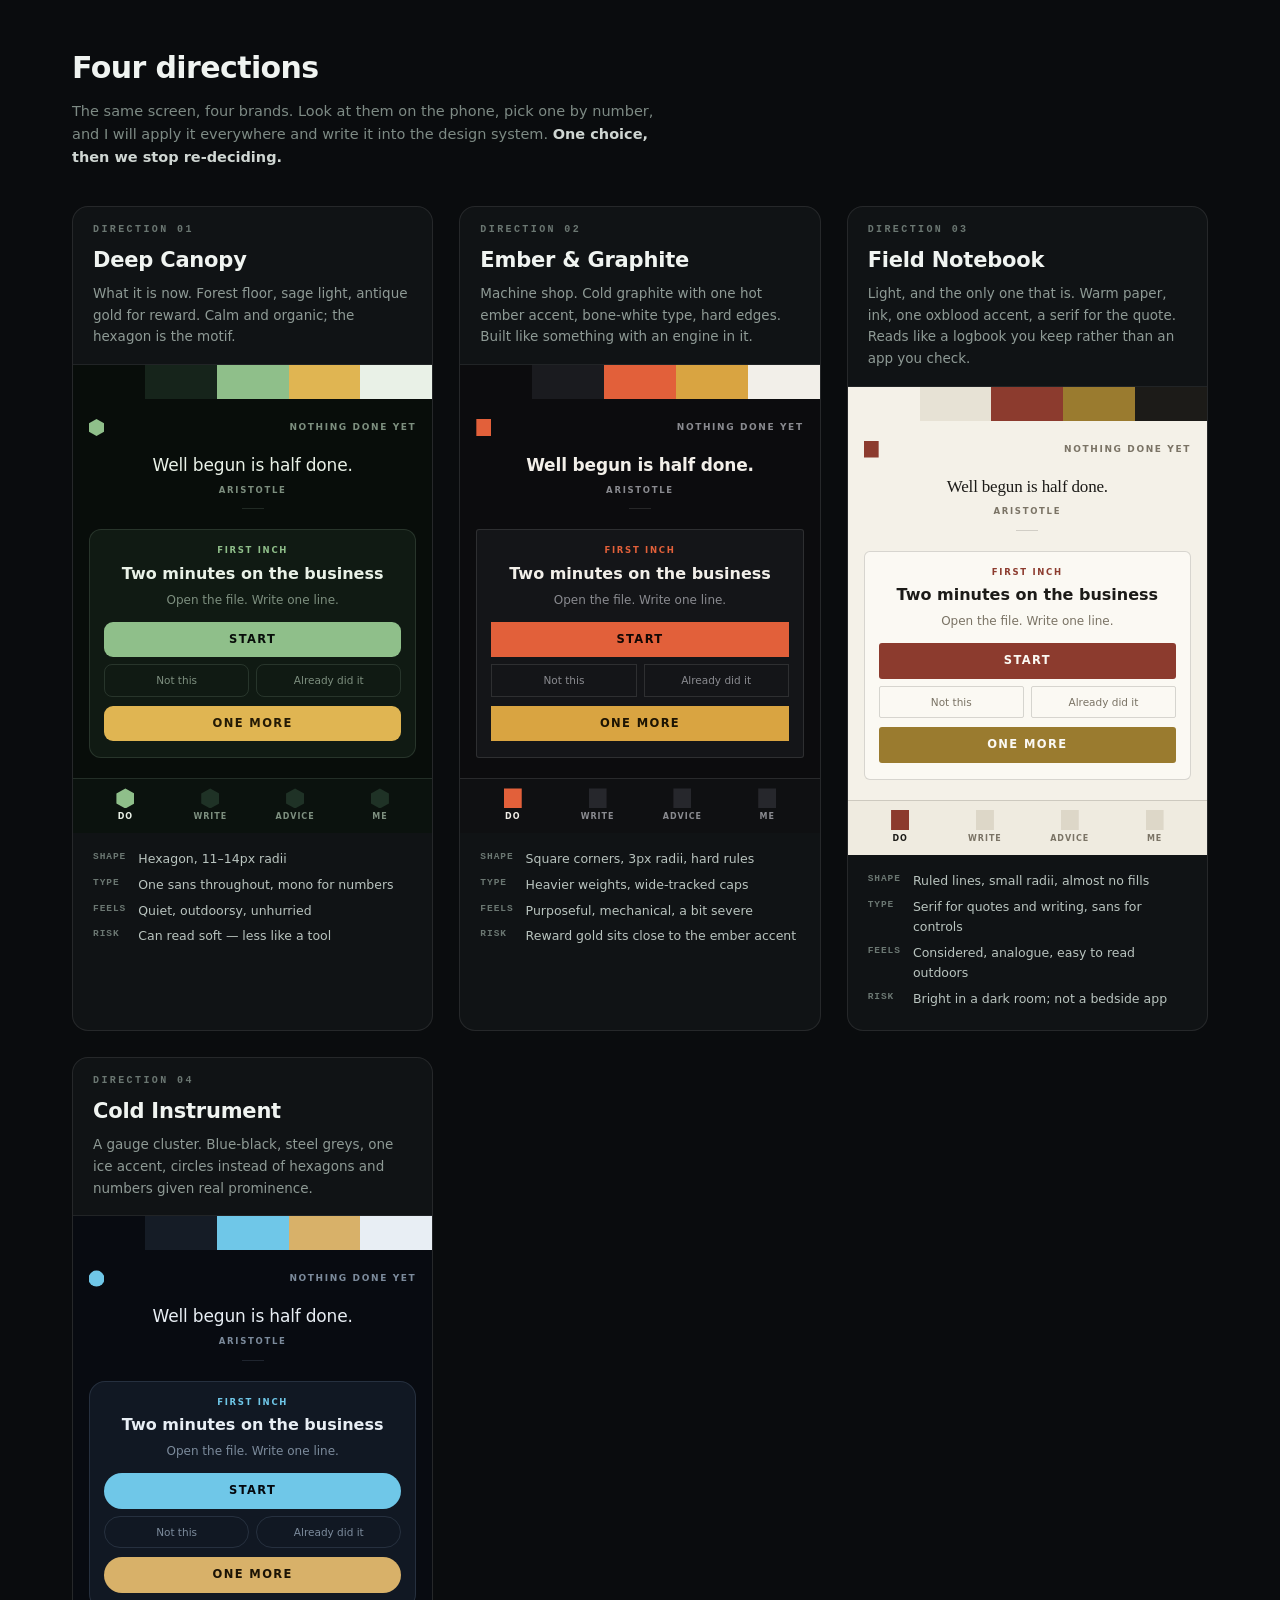
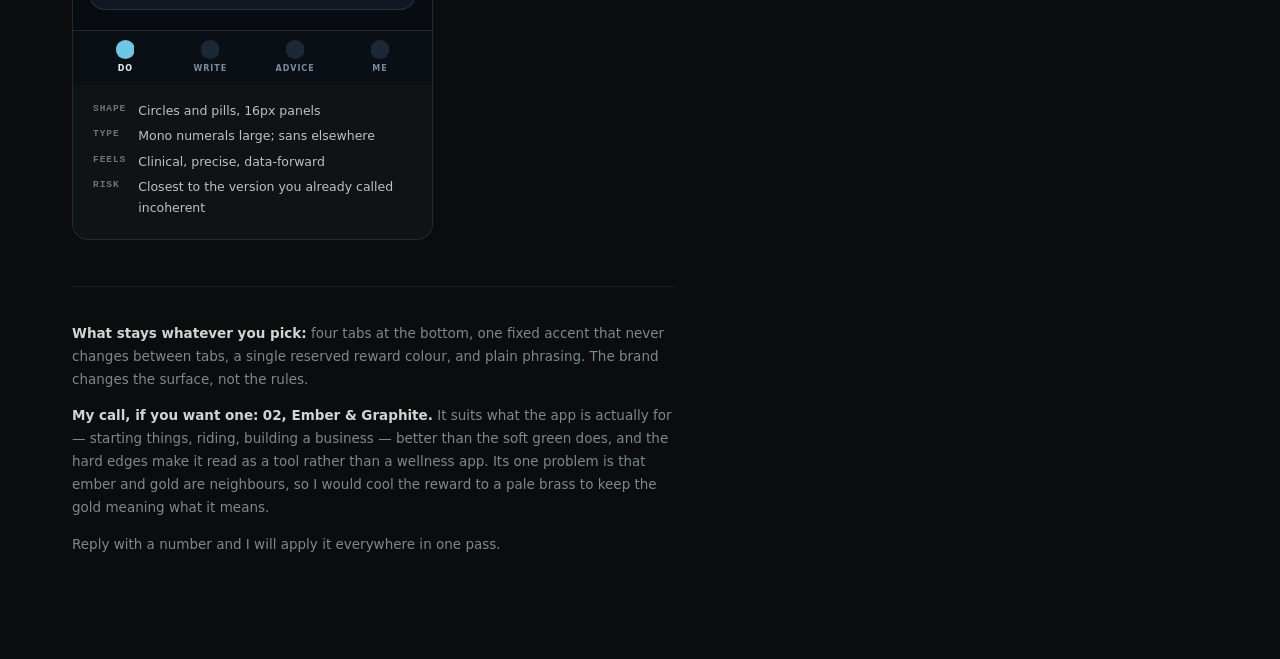
==== brands.html @ 4122b141 "Streamline Do and Me; add the mission and brand directions Do opens on one short quote — 25 of them," ====
<!DOCTYPE html>
<html lang="en">
<head>
<meta charset="utf-8">
<meta name="viewport" content="width=device-width, initial-scale=1, viewport-fit=cover">
<title>Brand directions</title>
<meta name="theme-color" content="#0a0c0e">
<style>
  *,*::before,*::after{box-sizing:border-box}
  body{
    margin:0;background:#0a0c0e;color:#cfd6d2;
    font:15px/1.6 "Inter","Segoe UI",system-ui,sans-serif;
    -webkit-font-smoothing:antialiased;
  }
  .page{max-width:1180px;margin:0 auto;padding:44px 22px 90px}
  h1{margin:0 0 8px;font-size:30px;color:#f0f4f1;font-weight:600;letter-spacing:-.02em}
  .lede{margin:0 0 8px;color:#7d8a84;font-size:14.5px;max-width:64ch}
  .lede b{color:#cfd6d2;font-weight:600}
  .grid{display:grid;gap:26px;grid-template-columns:repeat(auto-fit,minmax(min(100%,300px),1fr));margin-top:36px}

  .card{border:1px solid rgba(255,255,255,.09);border-radius:16px;overflow:hidden;background:#101315}
  .card > header{padding:18px 20px 16px;border-bottom:1px solid rgba(255,255,255,.07)}
  .num{font:600 10px/1 ui-monospace,monospace;letter-spacing:.24em;color:#6b7772}
  .card h2{margin:9px 0 6px;font-size:21px;color:#f0f4f1;font-weight:650;letter-spacing:-.01em}
  .card .why{margin:0;font-size:13.5px;line-height:1.6;color:#8e9a95}

  .sw{display:flex;height:34px}
  .sw i{flex:1}

  /* the mock screen: every direction is the same markup, different variables */
  .screen{
    --r:12px;
    padding:20px 16px 0;background:var(--bg);color:var(--ink);
    font-family:var(--ui);
  }
  .screen .bar{
    display:flex;align-items:center;gap:8px;margin-bottom:18px;
    font:600 9px/1 var(--ui);letter-spacing:.18em;text-transform:uppercase;color:var(--dim);
  }
  .screen .bar .mk{width:15px;height:17px;background:var(--acc);flex:0 0 auto;clip-path:var(--shape)}
  .screen .bar .sp{flex:1}
  .q{text-align:center;margin:0 0 20px}
  .q blockquote{
    margin:0;font:var(--qw) 17px/1.35 var(--display);color:var(--ink);letter-spacing:-.01em;
  }
  .q figcaption{margin-top:9px;font:600 8.5px/1 var(--ui);letter-spacing:.2em;text-transform:uppercase;color:var(--dim)}
  .q::after{content:"";display:block;width:22px;height:1px;background:var(--line);margin:14px auto 0}

  .act{border:1px solid var(--line);border-radius:var(--r);padding:16px 14px;background:var(--panel);text-align:center}
  .act .k{font:700 8.5px/1 var(--ui);letter-spacing:.2em;text-transform:uppercase;color:var(--acc)}
  .act h3{margin:9px 0 7px;font:600 16px/1.25 var(--ui);color:var(--ink)}
  .act p{margin:0 0 13px;font-size:12px;line-height:1.5;color:var(--dim)}
  .act .go{
    display:block;width:100%;padding:12px;border:0;border-radius:calc(var(--r) - 3px);
    background:var(--acc);color:var(--onacc);
    font:var(--btnw) 11.5px/1 var(--ui);letter-spacing:.12em;text-transform:uppercase;cursor:pointer;
  }
  .act .row{display:flex;gap:7px;margin-top:7px}
  .act .row button{
    flex:1;padding:10px;border:1px solid var(--line);border-radius:calc(var(--r) - 4px);
    background:none;color:var(--dim);font:500 10.5px/1 var(--ui);cursor:pointer;
  }
  .gold{margin-top:9px;display:block;width:100%;padding:12px;border:0;border-radius:calc(var(--r) - 3px);
    background:var(--reward);color:var(--onreward);font:800 11.5px/1 var(--ui);letter-spacing:.12em;
    text-transform:uppercase;cursor:pointer}
  .tabs{
    display:grid;grid-template-columns:repeat(4,1fr);gap:4px;margin:20px -16px 0;
    padding:9px 12px 12px;border-top:1px solid var(--line);background:var(--barbg);
  }
  .tabs div{display:flex;flex-direction:column;align-items:center;gap:5px;
    font:650 8px/1 var(--ui);letter-spacing:.12em;text-transform:uppercase;color:var(--dim)}
  .tabs div::before{content:"";width:18px;height:20px;background:var(--chip);clip-path:var(--shape)}
  .tabs div.on{color:var(--ink)}
  .tabs div.on::before{background:var(--acc)}

  .spec{padding:16px 20px 20px;font-size:12.5px;line-height:1.65;color:#8e9a95}
  .spec dl{margin:0;display:grid;grid-template-columns:auto 1fr;gap:5px 12px}
  .spec dt{color:#6b7772;font:600 9.5px/1.7 ui-monospace,monospace;letter-spacing:.1em;text-transform:uppercase}
  .spec dd{margin:0;color:#b9c4bf}
  .hex{font-family:ui-monospace,monospace;font-size:11px;color:#7d8a84}

  footer{margin-top:46px;padding-top:22px;border-top:1px solid rgba(255,255,255,.08);
    color:#7d8a84;font-size:13.5px;line-height:1.7;max-width:70ch}
  footer b{color:#cfd6d2}
</style>
</head>
<body>
<div class="page">

  <h1>Four directions</h1>
  <p class="lede">The same screen, four brands. Look at them on the phone, pick one by number,
    and I will apply it everywhere and write it into the design system. <b>One choice, then we stop
    re-deciding.</b></p>

  <div class="grid">

    <!-- 1 -->
    <section class="card">
      <header>
        <div class="num">DIRECTION 01</div>
        <h2>Deep Canopy</h2>
        <p class="why">What it is now. Forest floor, sage light, antique gold for reward.
          Calm and organic; the hexagon is the motif.</p>
      </header>
      <div class="sw">
        <i style="background:#080d0a"></i><i style="background:#16241b"></i>
        <i style="background:#8fbf8a"></i><i style="background:#e0b552"></i><i style="background:#e9f1e7"></i>
      </div>
      <div class="screen" style="
        --bg:#080d0a;--panel:#101a13;--ink:#e9f1e7;--dim:#7d8f7f;--line:rgba(186,216,190,.14);
        --acc:#8fbf8a;--onacc:#080d0a;--reward:#e0b552;--onreward:#241a05;--chip:#1f3226;--barbg:#0b120e;
        --ui:'Inter',system-ui,sans-serif;--display:'Inter',system-ui,sans-serif;--qw:500;--btnw:700;
        --shape:polygon(50% 0,100% 25%,100% 75%,50% 100%,0 75%,0 25%);">
        <div class="bar"><span class="mk"></span><span class="sp"></span><span>nothing done yet</span></div>
        <figure class="q"><blockquote>Well begun is half done.</blockquote><figcaption>Aristotle</figcaption></figure>
        <div class="act">
          <div class="k">first inch</div><h3>Two minutes on the business</h3>
          <p>Open the file. Write one line.</p>
          <button class="go">Start</button>
          <div class="row"><button>Not this</button><button>Already did it</button></div>
          <button class="gold">One more</button>
        </div>
        <div class="tabs"><div class="on">Do</div><div>Write</div><div>Advice</div><div>Me</div></div>
      </div>
      <div class="spec"><dl>
        <dt>Shape</dt><dd>Hexagon, 11–14px radii</dd>
        <dt>Type</dt><dd>One sans throughout, mono for numbers</dd>
        <dt>Feels</dt><dd>Quiet, outdoorsy, unhurried</dd>
        <dt>Risk</dt><dd>Can read soft — less like a tool</dd>
      </dl></div>
    </section>

    <!-- 2 -->
    <section class="card">
      <header>
        <div class="num">DIRECTION 02</div>
        <h2>Ember &amp; Graphite</h2>
        <p class="why">Machine shop. Cold graphite with one hot ember accent, bone-white type,
          hard edges. Built like something with an engine in it.</p>
      </header>
      <div class="sw">
        <i style="background:#0c0c0e"></i><i style="background:#1a1b1f"></i>
        <i style="background:#e2603a"></i><i style="background:#d9a441"></i><i style="background:#f2efe9"></i>
      </div>
      <div class="screen" style="
        --bg:#0c0c0e;--panel:#141518;--ink:#f2efe9;--dim:#8a8b90;--line:rgba(255,255,255,.11);
        --acc:#e2603a;--onacc:#120704;--reward:#d9a441;--onreward:#1d1403;--chip:#26272c;--barbg:#0f1012;
        --ui:'Inter',system-ui,sans-serif;--display:'Inter',system-ui,sans-serif;--qw:700;--btnw:800;
        --r:3px;--shape:polygon(0 0,100% 0,100% 100%,0 100%);">
        <div class="bar"><span class="mk"></span><span class="sp"></span><span>nothing done yet</span></div>
        <figure class="q"><blockquote>Well begun is half done.</blockquote><figcaption>Aristotle</figcaption></figure>
        <div class="act">
          <div class="k">first inch</div><h3>Two minutes on the business</h3>
          <p>Open the file. Write one line.</p>
          <button class="go">Start</button>
          <div class="row"><button>Not this</button><button>Already did it</button></div>
          <button class="gold">One more</button>
        </div>
        <div class="tabs"><div class="on">Do</div><div>Write</div><div>Advice</div><div>Me</div></div>
      </div>
      <div class="spec"><dl>
        <dt>Shape</dt><dd>Square corners, 3px radii, hard rules</dd>
        <dt>Type</dt><dd>Heavier weights, wide-tracked caps</dd>
        <dt>Feels</dt><dd>Purposeful, mechanical, a bit severe</dd>
        <dt>Risk</dt><dd>Reward gold sits close to the ember accent</dd>
      </dl></div>
    </section>

    <!-- 3 -->
    <section class="card">
      <header>
        <div class="num">DIRECTION 03</div>
        <h2>Field Notebook</h2>
        <p class="why">Light, and the only one that is. Warm paper, ink, one oxblood accent,
          a serif for the quote. Reads like a logbook you keep rather than an app you check.</p>
      </header>
      <div class="sw">
        <i style="background:#f4f1e8"></i><i style="background:#e7e2d5"></i>
        <i style="background:#8c3b2e"></i><i style="background:#9a7b2f"></i><i style="background:#1c1b18"></i>
      </div>
      <div class="screen" style="
        --bg:#f4f1e8;--panel:#fbf9f3;--ink:#1c1b18;--dim:#7a7365;--line:rgba(28,27,24,.16);
        --acc:#8c3b2e;--onacc:#fbf9f3;--reward:#9a7b2f;--onreward:#fbf9f3;--chip:#ddd7c8;--barbg:#efebe0;
        --ui:'Inter',system-ui,sans-serif;--display:Georgia,'Iowan Old Style',serif;--qw:400;--btnw:700;
        --r:6px;--shape:polygon(0 0,100% 0,100% 100%,0 100%);">
        <div class="bar"><span class="mk"></span><span class="sp"></span><span>nothing done yet</span></div>
        <figure class="q"><blockquote>Well begun is half done.</blockquote><figcaption>Aristotle</figcaption></figure>
        <div class="act">
          <div class="k">first inch</div><h3>Two minutes on the business</h3>
          <p>Open the file. Write one line.</p>
          <button class="go">Start</button>
          <div class="row"><button>Not this</button><button>Already did it</button></div>
          <button class="gold">One more</button>
        </div>
        <div class="tabs"><div class="on">Do</div><div>Write</div><div>Advice</div><div>Me</div></div>
      </div>
      <div class="spec"><dl>
        <dt>Shape</dt><dd>Ruled lines, small radii, almost no fills</dd>
        <dt>Type</dt><dd>Serif for quotes and writing, sans for controls</dd>
        <dt>Feels</dt><dd>Considered, analogue, easy to read outdoors</dd>
        <dt>Risk</dt><dd>Bright in a dark room; not a bedside app</dd>
      </dl></div>
    </section>

    <!-- 4 -->
    <section class="card">
      <header>
        <div class="num">DIRECTION 04</div>
        <h2>Cold Instrument</h2>
        <p class="why">A gauge cluster. Blue-black, steel greys, one ice accent, circles instead
          of hexagons and numbers given real prominence.</p>
      </header>
      <div class="sw">
        <i style="background:#080b11"></i><i style="background:#151c26"></i>
        <i style="background:#6fc7e8"></i><i style="background:#d8b169"></i><i style="background:#e8eef4"></i>
      </div>
      <div class="screen" style="
        --bg:#080b11;--panel:#111823;--ink:#e8eef4;--dim:#7c8b9c;--line:rgba(160,190,220,.15);
        --acc:#6fc7e8;--onacc:#04080e;--reward:#d8b169;--onreward:#1b1305;--chip:#1d2836;--barbg:#0a0f16;
        --ui:'Inter',system-ui,sans-serif;--display:'Inter',system-ui,sans-serif;--qw:500;--btnw:700;
        --r:999px;--shape:circle(50% at 50% 50%);">
        <div class="bar"><span class="mk"></span><span class="sp"></span><span>nothing done yet</span></div>
        <figure class="q"><blockquote>Well begun is half done.</blockquote><figcaption>Aristotle</figcaption></figure>
        <div class="act" style="border-radius:16px">
          <div class="k">first inch</div><h3>Two minutes on the business</h3>
          <p>Open the file. Write one line.</p>
          <button class="go">Start</button>
          <div class="row"><button>Not this</button><button>Already did it</button></div>
          <button class="gold">One more</button>
        </div>
        <div class="tabs"><div class="on">Do</div><div>Write</div><div>Advice</div><div>Me</div></div>
      </div>
      <div class="spec"><dl>
        <dt>Shape</dt><dd>Circles and pills, 16px panels</dd>
        <dt>Type</dt><dd>Mono numerals large; sans elsewhere</dd>
        <dt>Feels</dt><dd>Clinical, precise, data-forward</dd>
        <dt>Risk</dt><dd>Closest to the version you already called incoherent</dd>
      </dl></div>
    </section>

  </div>

  <footer>
    <p><b>What stays whatever you pick:</b> four tabs at the bottom, one fixed accent that never
      changes between tabs, a single reserved reward colour, and plain phrasing. The brand changes
      the surface, not the rules.</p>
    <p><b>My call, if you want one:</b> <b>02, Ember &amp; Graphite.</b> It suits what the app is
      actually for — starting things, riding, building a business — better than the soft green does,
      and the hard edges make it read as a tool rather than a wellness app. Its one problem is that
      ember and gold are neighbours, so I would cool the reward to a pale brass to keep the gold
      meaning what it means.</p>
    <p>Reply with a number and I will apply it everywhere in one pass.</p>
  </footer>

</div>
</body>
</html>
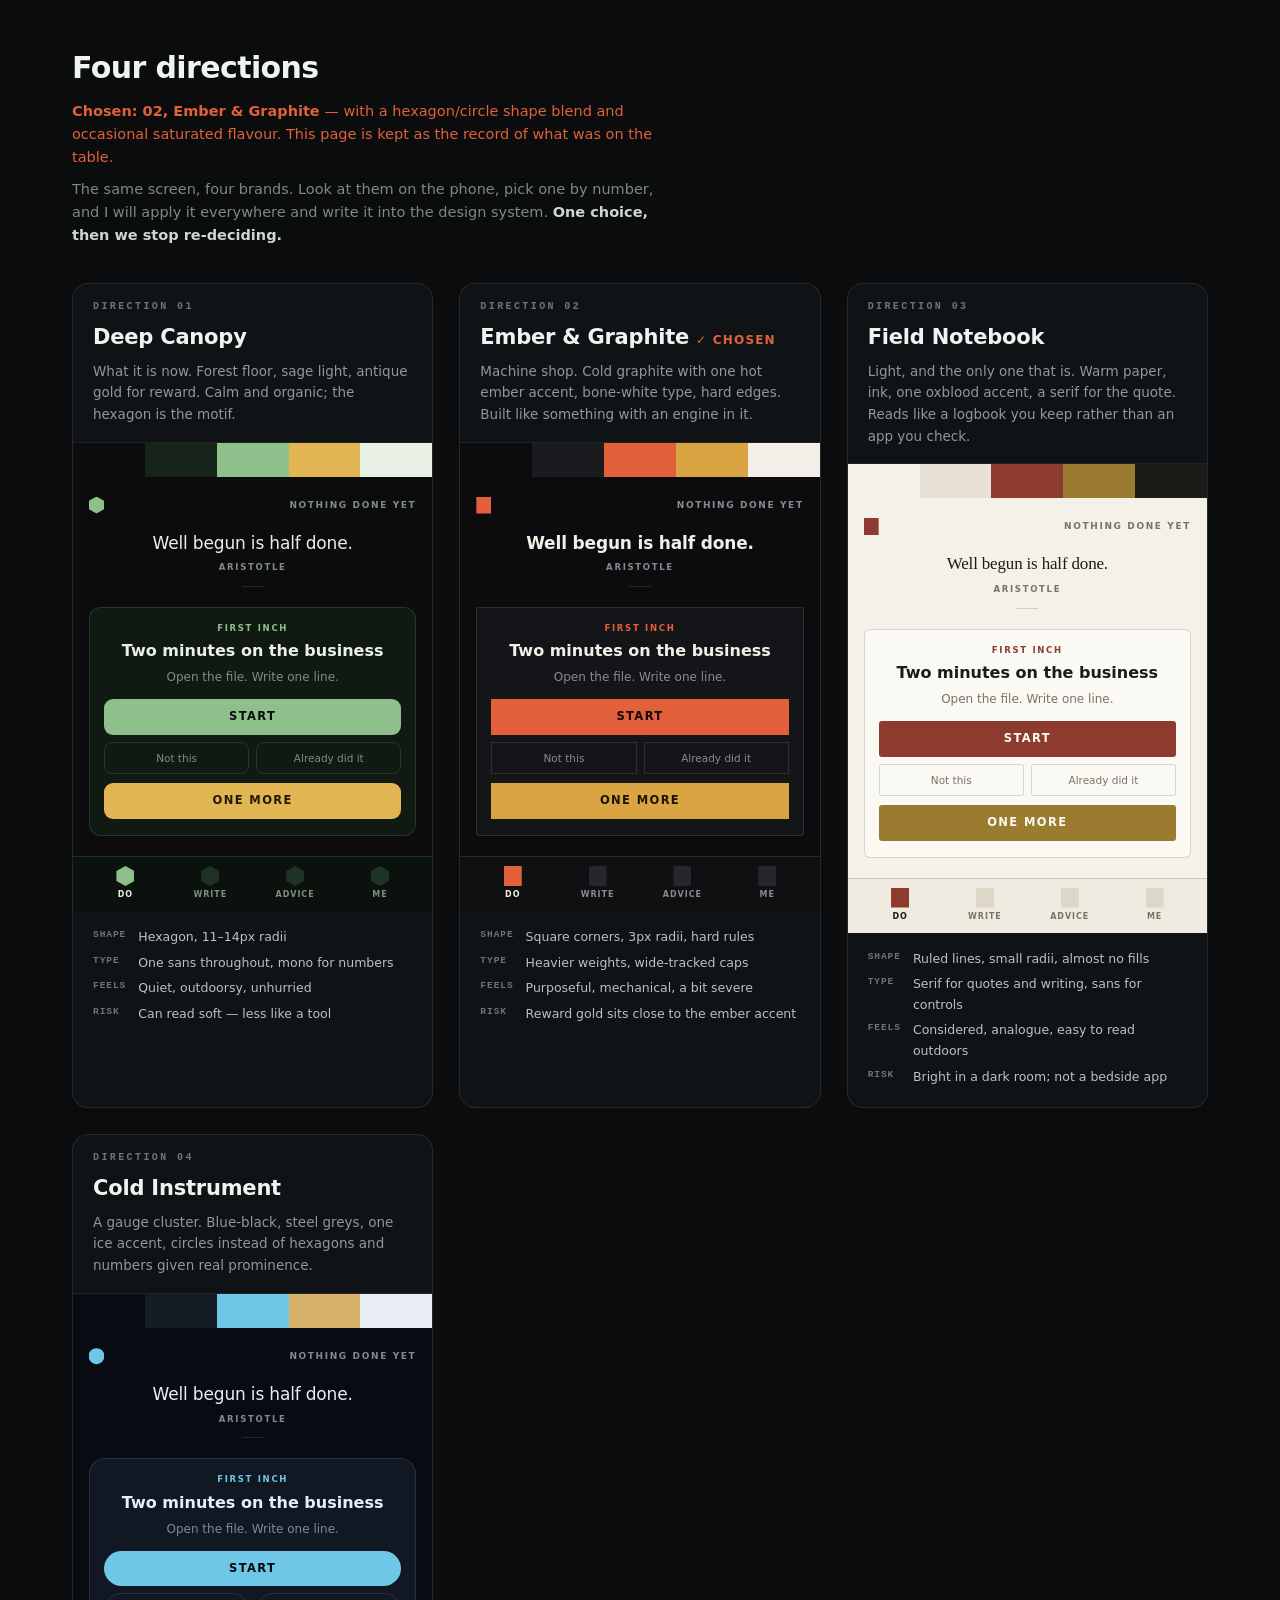
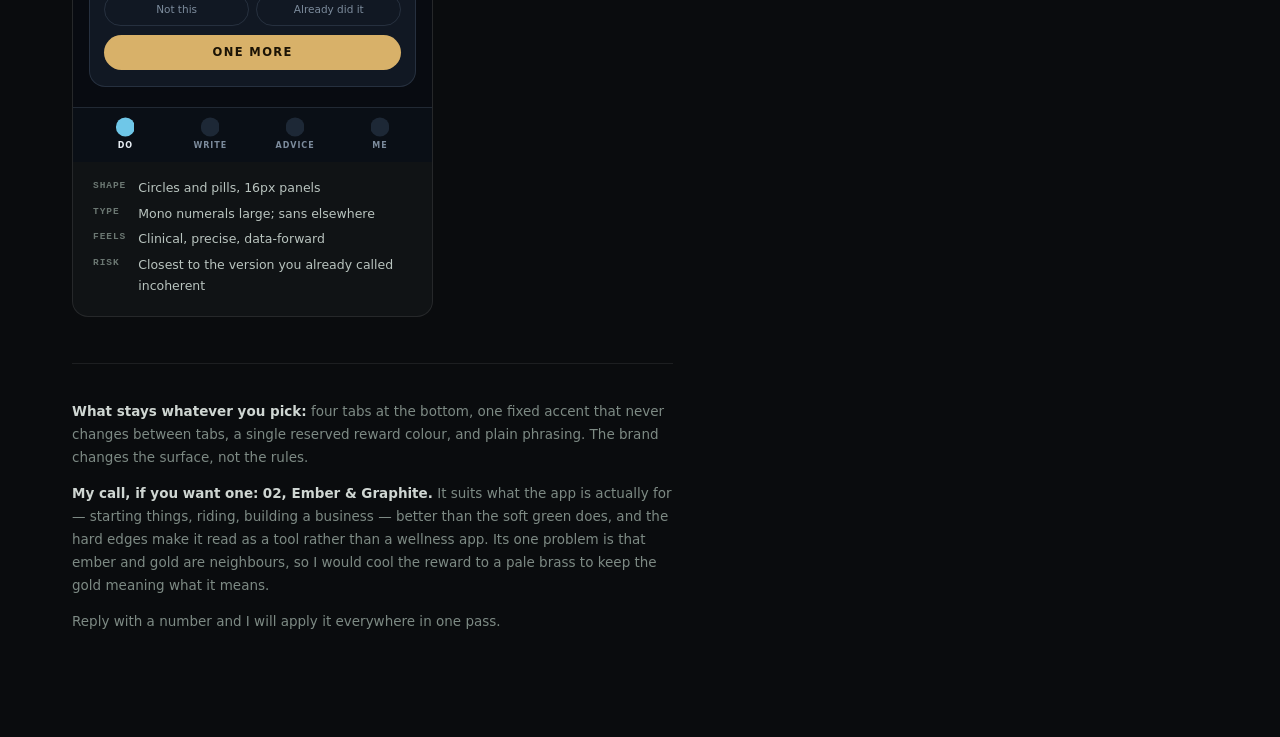
==== commit 442f1703: "Brand: Ember & Graphite Direction 02, chosen and settled. Cold graphite ground, one ember accent, bo" ====
--- a/brands.html
+++ b/brands.html
@@ -88,6 +88,7 @@
 <div class="page">
 
   <h1>Four directions</h1>
+  <p class="lede" style="color:#e2603a"><b style="color:#e2603a">Chosen: 02, Ember &amp; Graphite</b> — with a hexagon/circle shape blend and occasional saturated flavour. This page is kept as the record of what was on the table.</p>
   <p class="lede">The same screen, four brands. Look at them on the phone, pick one by number,
     and I will apply it everywhere and write it into the design system. <b>One choice, then we stop
     re-deciding.</b></p>
@@ -103,12 +104,12 @@
           Calm and organic; the hexagon is the motif.</p>
       </header>
       <div class="sw">
-        <i style="background:#080d0a"></i><i style="background:#16241b"></i>
+        <i style="background:#0c0c0e"></i><i style="background:#16241b"></i>
         <i style="background:#8fbf8a"></i><i style="background:#e0b552"></i><i style="background:#e9f1e7"></i>
       </div>
       <div class="screen" style="
-        --bg:#080d0a;--panel:#101a13;--ink:#e9f1e7;--dim:#7d8f7f;--line:rgba(186,216,190,.14);
-        --acc:#8fbf8a;--onacc:#080d0a;--reward:#e0b552;--onreward:#241a05;--chip:#1f3226;--barbg:#0b120e;
+        --bg:#0c0c0e;--panel:#101a13;--ink:#e9f1e7;--dim:#7d8f7f;--line:rgba(186,216,190,.14);
+        --acc:#8fbf8a;--onacc:#0c0c0e;--reward:#e0b552;--onreward:#241a05;--chip:#1f3226;--barbg:#0b120e;
         --ui:'Inter',system-ui,sans-serif;--display:'Inter',system-ui,sans-serif;--qw:500;--btnw:700;
         --shape:polygon(50% 0,100% 25%,100% 75%,50% 100%,0 75%,0 25%);">
         <div class="bar"><span class="mk"></span><span class="sp"></span><span>nothing done yet</span></div>
@@ -134,7 +135,7 @@
     <section class="card">
       <header>
         <div class="num">DIRECTION 02</div>
-        <h2>Ember &amp; Graphite</h2>
+        <h2>Ember &amp; Graphite <span style="font-size:12px;color:#e2603a;letter-spacing:.1em">✓ CHOSEN</span></h2>
         <p class="why">Machine shop. Cold graphite with one hot ember accent, bone-white type,
           hard edges. Built like something with an engine in it.</p>
       </header>
